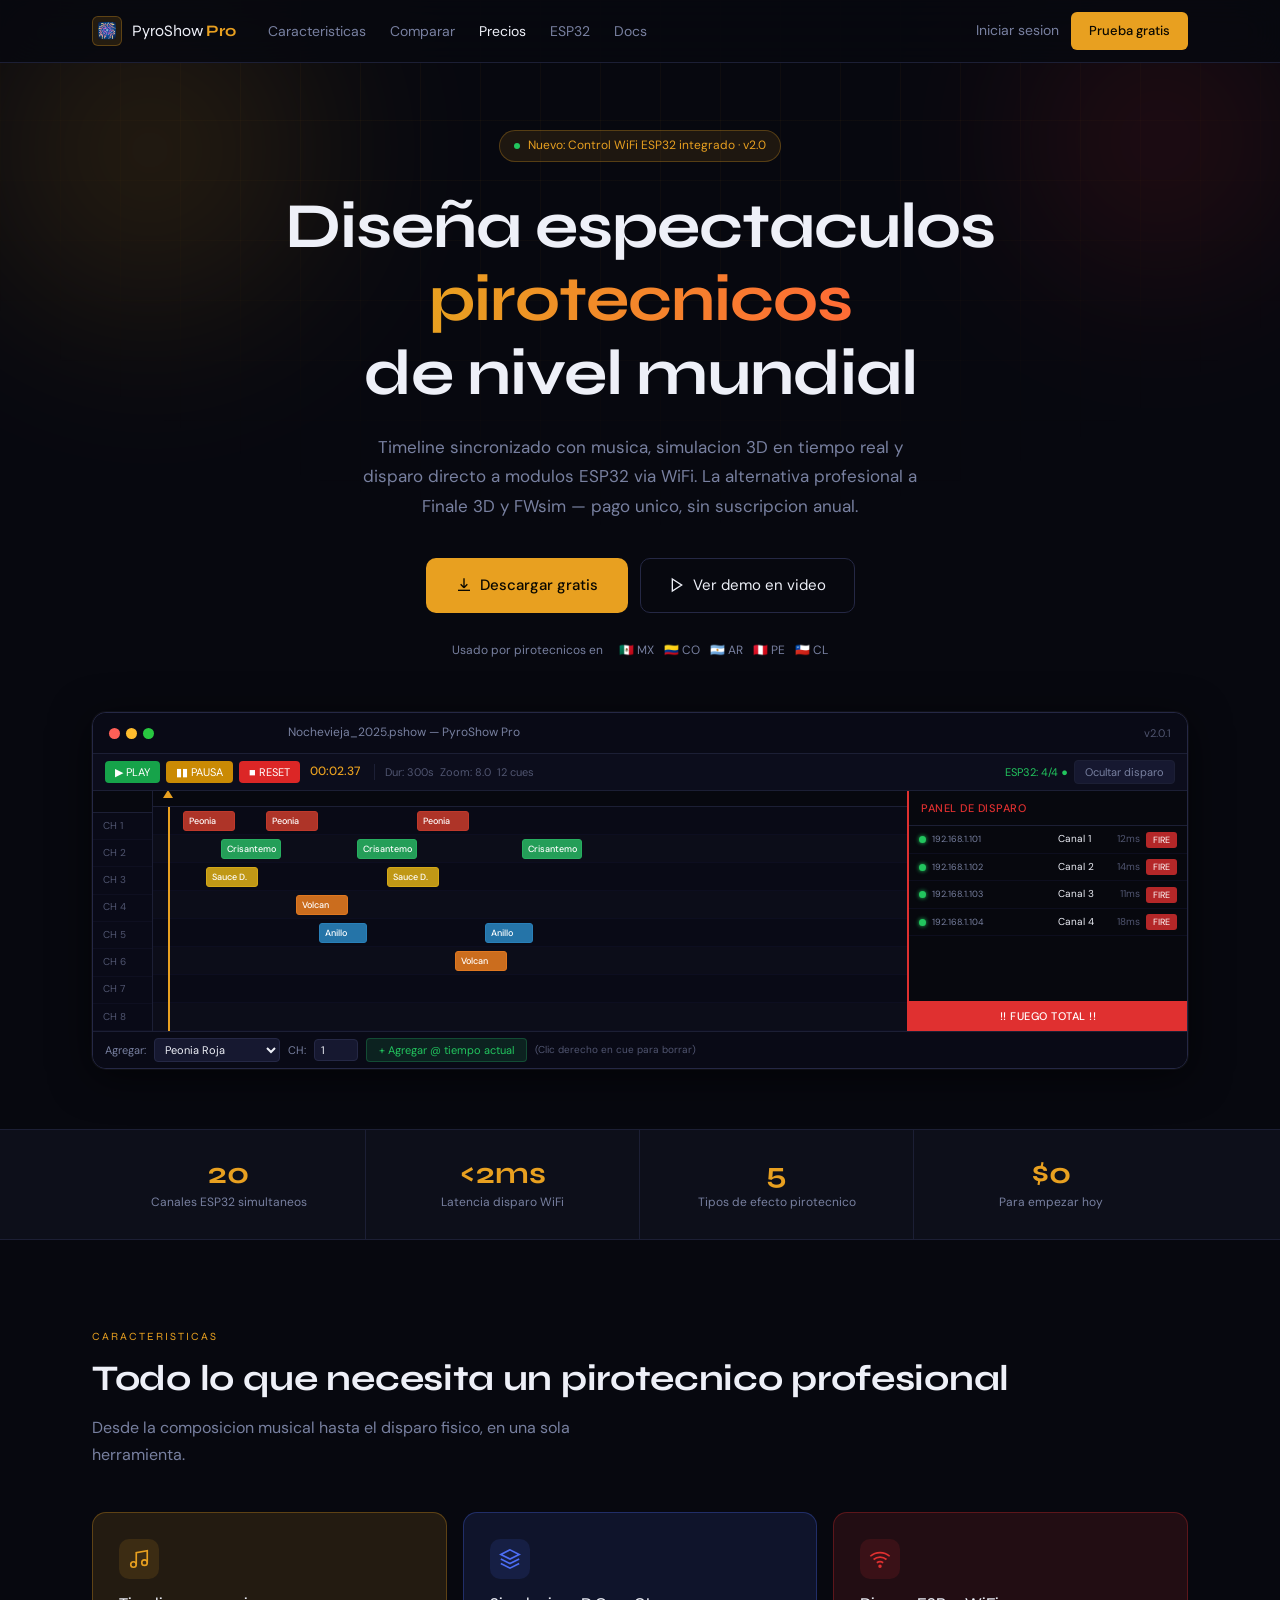
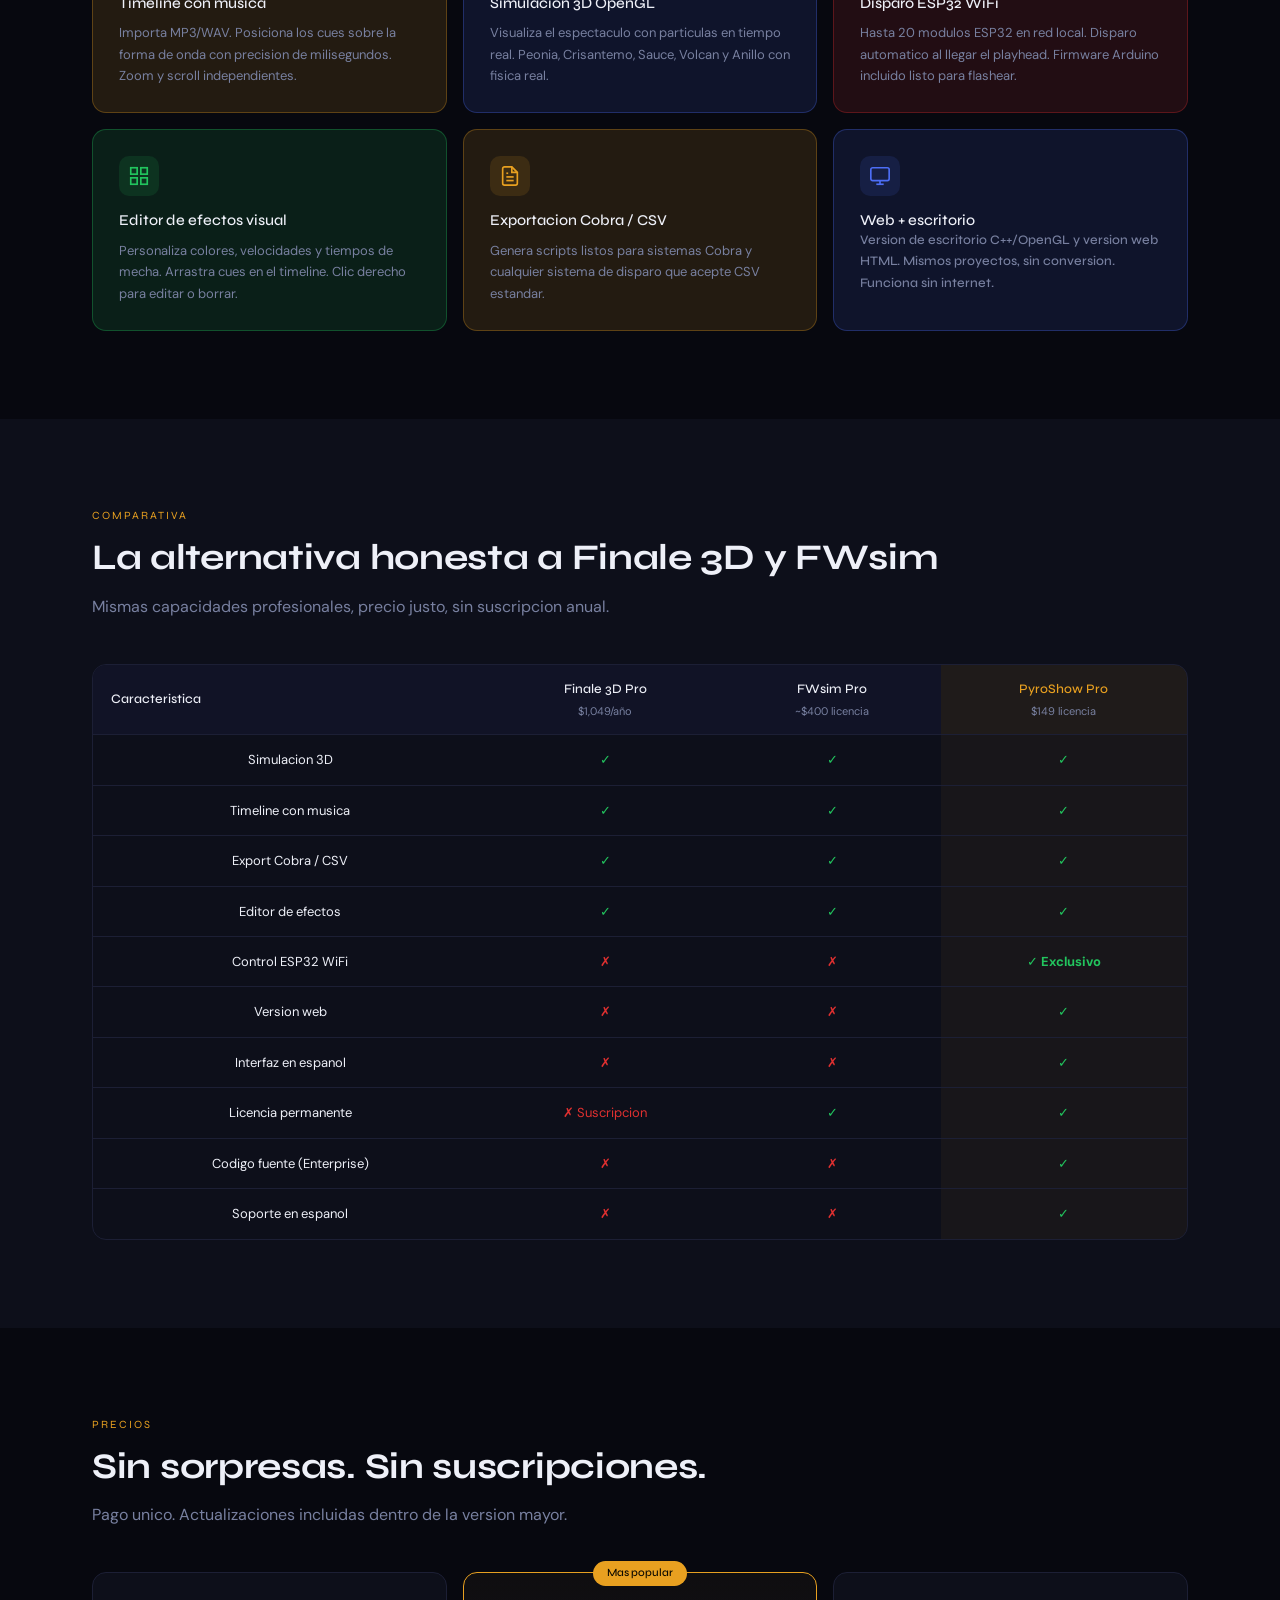
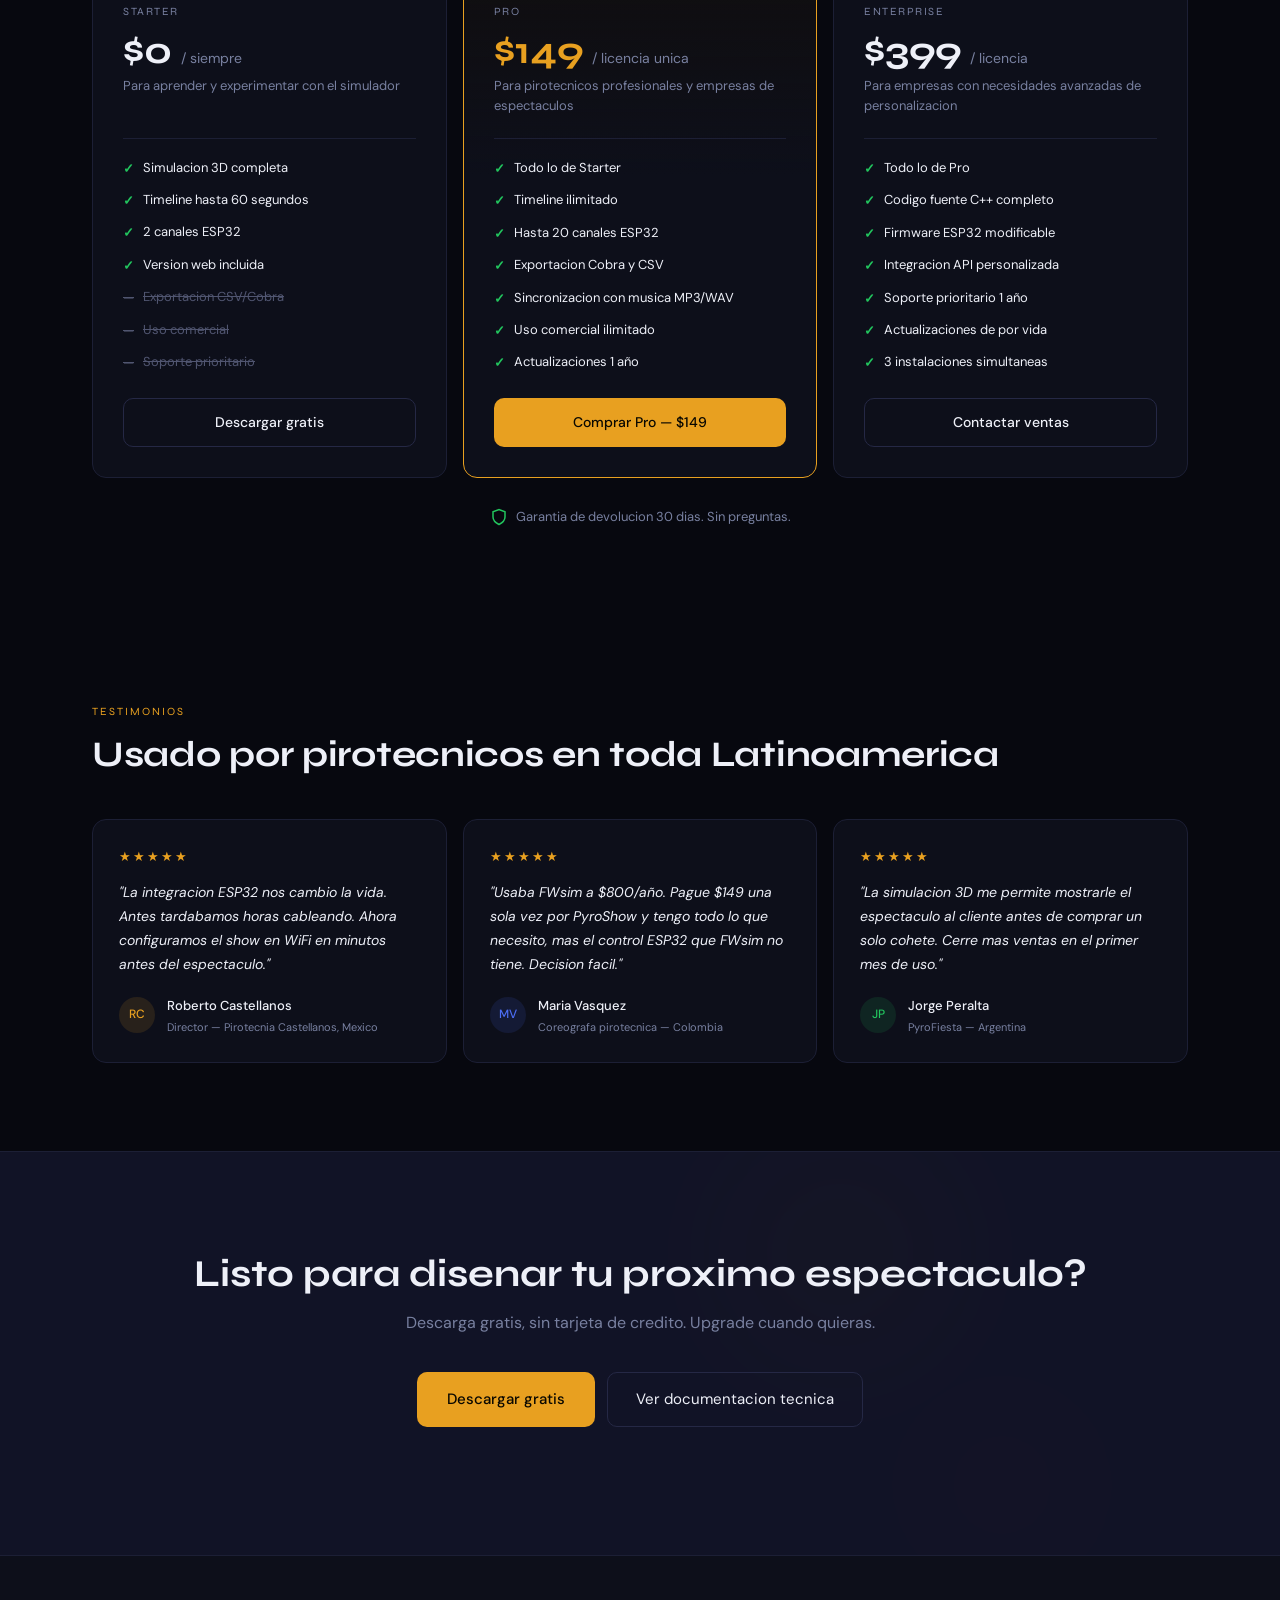
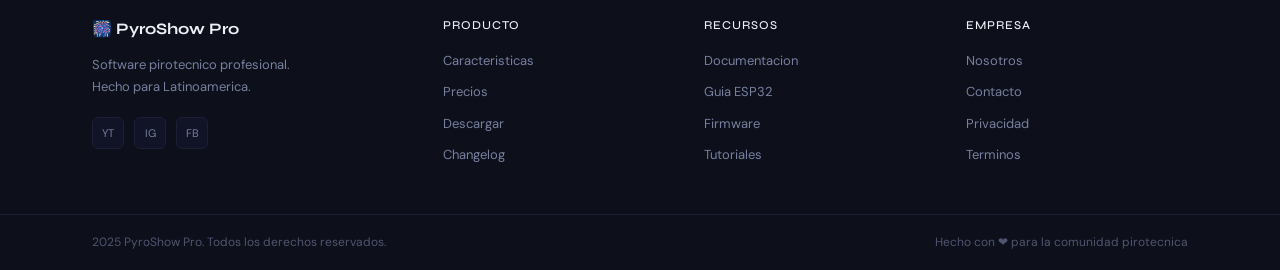
==== index.html @ 32171225 "Primeros cambios" ====
<!DOCTYPE html>
<html lang="es">
<head>
  <meta charset="UTF-8" />
  <meta name="viewport" content="width=device-width, initial-scale=1.0" />
  <title>PyroShow Pro — Software Pirotecnico Profesional</title>
  <meta name="description" content="Software para diseño y sincronizacion de espectaculos pirotecnicos. Timeline con musica, simulacion 3D y disparo ESP32 via WiFi." />
  <link rel="stylesheet" href="css/variables.css" />
  <link rel="stylesheet" href="css/base.css" />
  <link rel="stylesheet" href="css/nav.css" />
  <link rel="stylesheet" href="css/hero.css" />
  <link rel="stylesheet" href="css/sections.css" />
  <link rel="stylesheet" href="css/pricing.css" />
  <link rel="stylesheet" href="css/footer.css" />
  <link rel="stylesheet" href="css/animations.css" />
  <link rel="preconnect" href="https://fonts.googleapis.com" />
  <link href="https://fonts.googleapis.com/css2?family=Syne:wght@400;500;700&family=DM+Sans:wght@300;400;500&display=swap" rel="stylesheet" />
</head>
<body>

  <!-- ===================== NAV ===================== -->
  <nav class="nav" id="nav">
    <div class="nav-inner">
      <a href="index.html" class="nav-logo">
        <span class="nav-logo-icon">&#127878;</span>
        <span>PyroShow <strong>Pro</strong></span>
      </a>
      <ul class="nav-links" id="navLinks">
        <li><a href="#features">Caracteristicas</a></li>
        <li><a href="#compare">Comparar</a></li>
        <li><a href="#pricing">Precios</a></li>
        <li><a href="pages/esp32.html">ESP32</a></li>
        <li><a href="pages/docs.html">Docs</a></li>
      </ul>
      <div class="nav-actions">
        <a href="pages/login.html" class="btn-ghost">Iniciar sesion</a>
        <a href="#pricing" class="btn-cta">Prueba gratis</a>
      </div>
      <button class="nav-hamburger" id="hamburger" aria-label="Menu">
        <span></span><span></span><span></span>
      </button>
    </div>
  </nav>

  <!-- ===================== HERO ===================== -->
  <section class="hero">
    <div class="hero-bg">
      <div class="hero-orb hero-orb-1"></div>
      <div class="hero-orb hero-orb-2"></div>
      <div class="hero-grid"></div>
    </div>
    <div class="container">
      <div class="hero-badge fade-up">
        <span class="badge-dot"></span>
        Nuevo: Control WiFi ESP32 integrado · v2.0
      </div>
      <h1 class="hero-title fade-up">
        Diseña espectaculos<br>
        <span class="gradient-text">pirotecnicos</span><br>
        de nivel mundial
      </h1>
      <p class="hero-sub fade-up">
        Timeline sincronizado con musica, simulacion 3D en tiempo real y
        disparo directo a modulos ESP32 via WiFi. La alternativa profesional
        a Finale 3D y FWsim — pago unico, sin suscripcion anual.
      </p>
      <div class="hero-actions fade-up">
        <a href="#pricing" class="btn-primary btn-large">
          <svg width="16" height="16" viewBox="0 0 24 24" fill="none" stroke="currentColor" stroke-width="2"><path d="M12 2L12 16M12 16L7 11M12 16L17 11"/><path d="M3 20h18"/></svg>
          Descargar gratis
        </a>
        <a href="pages/demo.html" class="btn-outline btn-large">
          <svg width="16" height="16" viewBox="0 0 24 24" fill="none" stroke="currentColor" stroke-width="2"><polygon points="5,3 19,12 5,21"/></svg>
          Ver demo en video
        </a>
      </div>
      <div class="hero-trust fade-up">
        <span>Usado por pirotecnicos en</span>
        <div class="trust-flags">
          <span>&#127474;&#127485; MX</span>
          <span>&#127464;&#127476; CO</span>
          <span>&#127462;&#127479; AR</span>
          <span>&#127477;&#127466; PE</span>
          <span>&#127464;&#127473; CL</span>
        </div>
      </div>
    </div>

    <!-- Preview del software -->
    <div class="hero-preview fade-up container">
      <div class="app-frame">
        <div class="app-titlebar">
          <div class="app-dots">
            <span class="dot red"></span>
            <span class="dot yellow"></span>
            <span class="dot green"></span>
          </div>
          <span class="app-filename">Nochevieja_2025.pshow — PyroShow Pro</span>
          <div style="flex:1"></div>
          <span class="app-ver">v2.0.1</span>
        </div>
        <div class="app-toolbar">
          <button class="tb-btn tb-play">&#9654; PLAY</button>
          <button class="tb-btn tb-pause">&#9646;&#9646; PAUSA</button>
          <button class="tb-btn tb-reset">&#9632; RESET</button>
          <span class="tb-time" id="demoTime">00:00.00</span>
          <span class="tb-sep"></span>
          <span class="tb-info">Dur: 300s</span>
          <span class="tb-info">Zoom: 8.0</span>
          <span class="tb-info">12 cues</span>
          <div style="flex:1"></div>
          <span class="tb-esp" id="espStatus">ESP32: 4/4 &#9679;</span>
          <button class="tb-btn tb-ocultar">Ocultar disparo</button>
        </div>
        <div class="app-timeline">
          <div class="tl-labels">
            <div class="tl-corner"></div>
            <div class="tl-label" data-ch="1">CH 1</div>
            <div class="tl-label" data-ch="2">CH 2</div>
            <div class="tl-label" data-ch="3">CH 3</div>
            <div class="tl-label" data-ch="4">CH 4</div>
            <div class="tl-label" data-ch="5">CH 5</div>
            <div class="tl-label" data-ch="6">CH 6</div>
            <div class="tl-label" data-ch="7">CH 7</div>
            <div class="tl-label" data-ch="8">CH 8</div>
          </div>
          <div class="tl-content" id="tlContent">
            <div class="tl-ruler" id="tlRuler"></div>
            <div class="tl-tracks" id="tlTracks">
              <!-- 8 tracks -->
              <div class="tl-track" data-ch="1"></div>
              <div class="tl-track" data-ch="2"></div>
              <div class="tl-track" data-ch="3"></div>
              <div class="tl-track" data-ch="4"></div>
              <div class="tl-track" data-ch="5"></div>
              <div class="tl-track" data-ch="6"></div>
              <div class="tl-track" data-ch="7"></div>
              <div class="tl-track" data-ch="8"></div>
              <!-- Cues -->
              <div class="cue cue-red"   style="left:4%;top:4px;width:52px">Peonia</div>
              <div class="cue cue-green" style="left:9%;top:32px;width:60px">Crisantemo</div>
              <div class="cue cue-gold"  style="left:7%;top:60px;width:52px">Sauce D.</div>
              <div class="cue cue-red"   style="left:15%;top:4px;width:52px">Peonia</div>
              <div class="cue cue-orange"style="left:19%;top:88px;width:52px">Volcan</div>
              <div class="cue cue-blue"  style="left:22%;top:116px;width:48px">Anillo</div>
              <div class="cue cue-green" style="left:27%;top:32px;width:60px">Crisantemo</div>
              <div class="cue cue-gold"  style="left:31%;top:60px;width:52px">Sauce D.</div>
              <div class="cue cue-red"   style="left:35%;top:4px;width:52px">Peonia</div>
              <div class="cue cue-orange"style="left:40%;top:144px;width:52px">Volcan</div>
              <div class="cue cue-blue"  style="left:44%;top:116px;width:48px">Anillo</div>
              <div class="cue cue-green" style="left:49%;top:32px;width:60px">Crisantemo</div>
              <!-- Playhead animado -->
              <div class="tl-playhead" id="demoPlayhead"></div>
            </div>
          </div>
          <div class="tl-esp-panel">
            <div class="esp-header">PANEL DE DISPARO</div>
            <div class="esp-list" id="espList">
              <div class="esp-row"><span class="esp-led esp-ok"></span><span class="esp-ip">192.168.1.101</span><span class="esp-name">Canal 1</span><span class="esp-ms">12ms</span><button class="esp-fire" data-ch="0">FIRE</button></div>
              <div class="esp-row"><span class="esp-led esp-ok"></span><span class="esp-ip">192.168.1.102</span><span class="esp-name">Canal 2</span><span class="esp-ms">14ms</span><button class="esp-fire" data-ch="1">FIRE</button></div>
              <div class="esp-row"><span class="esp-led esp-ok"></span><span class="esp-ip">192.168.1.103</span><span class="esp-name">Canal 3</span><span class="esp-ms">11ms</span><button class="esp-fire" data-ch="2">FIRE</button></div>
              <div class="esp-row"><span class="esp-led esp-ok"></span><span class="esp-ip">192.168.1.104</span><span class="esp-name">Canal 4</span><span class="esp-ms">18ms</span><button class="esp-fire" data-ch="3">FIRE</button></div>
            </div>
            <button class="esp-fire-all" id="fireAll">!! FUEGO TOTAL !!</button>
          </div>
        </div>
        <div class="app-addbar">
          <span class="addbar-lbl">Agregar:</span>
          <select class="addbar-select">
            <option>Peonia Roja</option>
            <option>Crisantemo Verde</option>
            <option>Sauce Dorado</option>
            <option>Volcan Dorado</option>
            <option>Anillo Azul</option>
          </select>
          <span class="addbar-lbl">CH:</span>
          <input type="number" class="addbar-ch" value="1" min="1" max="20" />
          <button class="addbar-btn">+ Agregar @ tiempo actual</button>
          <span class="addbar-hint">(Clic derecho en cue para borrar)</span>
        </div>
      </div>
    </div>
  </section>

  <!-- ===================== STATS ===================== -->
  <section class="stats-bar">
    <div class="container stats-grid">
      <div class="stat">
        <div class="stat-num">20</div>
        <div class="stat-lbl">Canales ESP32 simultaneos</div>
      </div>
      <div class="stat">
        <div class="stat-num">&lt;2ms</div>
        <div class="stat-lbl">Latencia disparo WiFi</div>
      </div>
      <div class="stat">
        <div class="stat-num">5</div>
        <div class="stat-lbl">Tipos de efecto pirotecnico</div>
      </div>
      <div class="stat">
        <div class="stat-num">$0</div>
        <div class="stat-lbl">Para empezar hoy</div>
      </div>
    </div>
  </section>

  <!-- ===================== FEATURES ===================== -->
  <section class="section features-section" id="features">
    <div class="container">
      <div class="section-label">Caracteristicas</div>
      <h2 class="section-title">Todo lo que necesita un pirotecnico profesional</h2>
      <p class="section-sub">Desde la composicion musical hasta el disparo fisico, en una sola herramienta.</p>
      <div class="features-grid">

        <div class="feat-card feat-gold">
          <div class="feat-icon">
            <svg width="22" height="22" viewBox="0 0 24 24" fill="none" stroke="currentColor" stroke-width="1.8"><path d="M9 18V5l12-2v13"/><circle cx="6" cy="18" r="3"/><circle cx="18" cy="16" r="3"/></svg>
          </div>
          <h3>Timeline con musica</h3>
          <p>Importa MP3/WAV. Posiciona los cues sobre la forma de onda con precision de milisegundos. Zoom y scroll independientes.</p>
        </div>

        <div class="feat-card feat-blue">
          <div class="feat-icon">
            <svg width="22" height="22" viewBox="0 0 24 24" fill="none" stroke="currentColor" stroke-width="1.8"><path d="M12 2L2 7l10 5 10-5-10-5zM2 17l10 5 10-5M2 12l10 5 10-5"/></svg>
          </div>
          <h3>Simulacion 3D OpenGL</h3>
          <p>Visualiza el espectaculo con particulas en tiempo real. Peonia, Crisantemo, Sauce, Volcan y Anillo con fisica real.</p>
        </div>

        <div class="feat-card feat-red">
          <div class="feat-icon">
            <svg width="22" height="22" viewBox="0 0 24 24" fill="none" stroke="currentColor" stroke-width="1.8"><path d="M5 12.55a11 11 0 0 1 14.08 0"/><path d="M1.42 9a16 16 0 0 1 21.16 0"/><path d="M8.53 16.11a6 6 0 0 1 6.95 0"/><circle cx="12" cy="20" r="1"/></svg>
          </div>
          <h3>Disparo ESP32 WiFi</h3>
          <p>Hasta 20 modulos ESP32 en red local. Disparo automatico al llegar el playhead. Firmware Arduino incluido listo para flashear.</p>
        </div>

        <div class="feat-card feat-green">
          <div class="feat-icon">
            <svg width="22" height="22" viewBox="0 0 24 24" fill="none" stroke="currentColor" stroke-width="1.8"><rect x="3" y="3" width="7" height="7"/><rect x="14" y="3" width="7" height="7"/><rect x="14" y="14" width="7" height="7"/><rect x="3" y="14" width="7" height="7"/></svg>
          </div>
          <h3>Editor de efectos visual</h3>
          <p>Personaliza colores, velocidades y tiempos de mecha. Arrastra cues en el timeline. Clic derecho para editar o borrar.</p>
        </div>

        <div class="feat-card feat-gold">
          <div class="feat-icon">
            <svg width="22" height="22" viewBox="0 0 24 24" fill="none" stroke="currentColor" stroke-width="1.8"><path d="M14 2H6a2 2 0 0 0-2 2v16a2 2 0 0 0 2 2h12a2 2 0 0 0 2-2V8z"/><polyline points="14 2 14 8 20 8"/><line x1="16" y1="13" x2="8" y2="13"/><line x1="16" y1="17" x2="8" y2="17"/><polyline points="10 9 9 9 8 9"/></svg>
          </div>
          <h3>Exportacion Cobra / CSV</h3>
          <p>Genera scripts listos para sistemas Cobra y cualquier sistema de disparo que acepte CSV estandar.</p>
        </div>

        <div class="feat-card feat-blue">
          <div class="feat-icon">
            <svg width="22" height="22" viewBox="0 0 24 24" fill="none" stroke="currentColor" stroke-width="1.8"><rect x="2" y="3" width="20" height="14" rx="2"/><line x1="8" y1="21" x2="16" y2="21"/><line x1="12" y1="17" x2="12" y2="21"/></svg>
          </div>
          <h3>Web + escritorio</html>
          <p>Version de escritorio C++/OpenGL y version web HTML. Mismos proyectos, sin conversion. Funciona sin internet.</p>
        </div>

      </div>
    </div>
  </section>

  <!-- ===================== COMPARE ===================== -->
  <section class="section compare-section" id="compare">
    <div class="container">
      <div class="section-label">Comparativa</div>
      <h2 class="section-title">La alternativa honesta a Finale 3D y FWsim</h2>
      <p class="section-sub">Mismas capacidades profesionales, precio justo, sin suscripcion anual.</p>

      <div class="compare-table-wrap">
        <table class="compare-table">
          <thead>
            <tr>
              <th class="compare-feature-col">Caracteristica</th>
              <th>Finale 3D Pro<br><span class="th-price">$1,049/año</span></th>
              <th>FWsim Pro<br><span class="th-price">~$400 licencia</span></th>
              <th class="th-highlight">PyroShow Pro<br><span class="th-price">$149 licencia</span></th>
            </tr>
          </thead>
          <tbody>
            <tr><td>Simulacion 3D</td><td class="chk">&#10003;</td><td class="chk">&#10003;</td><td class="chk hl">&#10003;</td></tr>
            <tr><td>Timeline con musica</td><td class="chk">&#10003;</td><td class="chk">&#10003;</td><td class="chk hl">&#10003;</td></tr>
            <tr><td>Export Cobra / CSV</td><td class="chk">&#10003;</td><td class="chk">&#10003;</td><td class="chk hl">&#10003;</td></tr>
            <tr><td>Editor de efectos</td><td class="chk">&#10003;</td><td class="chk">&#10003;</td><td class="chk hl">&#10003;</td></tr>
            <tr><td>Control ESP32 WiFi</td><td class="xmark">&#10007;</td><td class="xmark">&#10007;</td><td class="chk hl">&#10003; <strong>Exclusivo</strong></td></tr>
            <tr><td>Version web</td><td class="xmark">&#10007;</td><td class="xmark">&#10007;</td><td class="chk hl">&#10003;</td></tr>
            <tr><td>Interfaz en espanol</td><td class="xmark">&#10007;</td><td class="xmark">&#10007;</td><td class="chk hl">&#10003;</td></tr>
            <tr><td>Licencia permanente</td><td class="xmark">&#10007; Suscripcion</td><td class="chk">&#10003;</td><td class="chk hl">&#10003;</td></tr>
            <tr><td>Codigo fuente (Enterprise)</td><td class="xmark">&#10007;</td><td class="xmark">&#10007;</td><td class="chk hl">&#10003;</td></tr>
            <tr><td>Soporte en espanol</td><td class="xmark">&#10007;</td><td class="xmark">&#10007;</td><td class="chk hl">&#10003;</td></tr>
          </tbody>
        </table>
      </div>
    </div>
  </section>

  <!-- ===================== PRICING ===================== -->
  <section class="section pricing-section" id="pricing">
    <div class="container">
      <div class="section-label">Precios</div>
      <h2 class="section-title">Sin sorpresas. Sin suscripciones.</h2>
      <p class="section-sub">Pago unico. Actualizaciones incluidas dentro de la version mayor.</p>

      <div class="pricing-grid">

        <div class="price-card">
          <div class="price-tier">Starter</div>
          <div class="price-amount">$0 <span>/ siempre</span></div>
          <div class="price-desc">Para aprender y experimentar con el simulador</div>
          <ul class="price-features">
            <li class="chk-feat">Simulacion 3D completa</li>
            <li class="chk-feat">Timeline hasta 60 segundos</li>
            <li class="chk-feat">2 canales ESP32</li>
            <li class="chk-feat">Version web incluida</li>
            <li class="no-feat">Exportacion CSV/Cobra</li>
            <li class="no-feat">Uso comercial</li>
            <li class="no-feat">Soporte prioritario</li>
          </ul>
          <a href="pages/download.html" class="price-btn">Descargar gratis</a>
        </div>

        <div class="price-card popular">
          <div class="popular-badge">Mas popular</div>
          <div class="price-tier">Pro</div>
          <div class="price-amount gold">$149 <span>/ licencia unica</span></div>
          <div class="price-desc">Para pirotecnicos profesionales y empresas de espectaculos</div>
          <ul class="price-features">
            <li class="chk-feat">Todo lo de Starter</li>
            <li class="chk-feat">Timeline ilimitado</li>
            <li class="chk-feat">Hasta 20 canales ESP32</li>
            <li class="chk-feat">Exportacion Cobra y CSV</li>
            <li class="chk-feat">Sincronizacion con musica MP3/WAV</li>
            <li class="chk-feat">Uso comercial ilimitado</li>
            <li class="chk-feat">Actualizaciones 1 año</li>
          </ul>
          <a href="pages/checkout.html?plan=pro" class="price-btn gold-btn">Comprar Pro — $149</a>
        </div>

        <div class="price-card">
          <div class="price-tier">Enterprise</div>
          <div class="price-amount">$399 <span>/ licencia</span></div>
          <div class="price-desc">Para empresas con necesidades avanzadas de personalizacion</div>
          <ul class="price-features">
            <li class="chk-feat">Todo lo de Pro</li>
            <li class="chk-feat">Codigo fuente C++ completo</li>
            <li class="chk-feat">Firmware ESP32 modificable</li>
            <li class="chk-feat">Integracion API personalizada</li>
            <li class="chk-feat">Soporte prioritario 1 año</li>
            <li class="chk-feat">Actualizaciones de por vida</li>
            <li class="chk-feat">3 instalaciones simultaneas</li>
          </ul>
          <a href="pages/contact.html?plan=enterprise" class="price-btn">Contactar ventas</a>
        </div>

      </div>

      <div class="pricing-guarantee">
        <svg width="18" height="18" viewBox="0 0 24 24" fill="none" stroke="currentColor" stroke-width="2"><path d="M12 22s8-4 8-10V5l-8-3-8 3v7c0 6 8 10 8 10z"/></svg>
        Garantia de devolucion 30 dias. Sin preguntas.
      </div>
    </div>
  </section>

  <!-- ===================== TESTIMONIALS ===================== -->
  <section class="section testi-section">
    <div class="container">
      <div class="section-label">Testimonios</div>
      <h2 class="section-title">Usado por pirotecnicos en toda Latinoamerica</h2>
      <div class="testi-grid">
        <div class="testi-card">
          <div class="testi-stars">&#9733;&#9733;&#9733;&#9733;&#9733;</div>
          <blockquote>"La integracion ESP32 nos cambio la vida. Antes tardabamos horas cableando. Ahora configuramos el show en WiFi en minutos antes del espectaculo."</blockquote>
          <div class="testi-author">
            <div class="testi-avatar av-gold">RC</div>
            <div>
              <div class="testi-name">Roberto Castellanos</div>
              <div class="testi-role">Director — Pirotecnia Castellanos, Mexico</div>
            </div>
          </div>
        </div>
        <div class="testi-card">
          <div class="testi-stars">&#9733;&#9733;&#9733;&#9733;&#9733;</div>
          <blockquote>"Usaba FWsim a $800/año. Pague $149 una sola vez por PyroShow y tengo todo lo que necesito, mas el control ESP32 que FWsim no tiene. Decision facil."</blockquote>
          <div class="testi-author">
            <div class="testi-avatar av-blue">MV</div>
            <div>
              <div class="testi-name">Maria Vasquez</div>
              <div class="testi-role">Coreografa pirotecnica — Colombia</div>
            </div>
          </div>
        </div>
        <div class="testi-card">
          <div class="testi-stars">&#9733;&#9733;&#9733;&#9733;&#9733;</div>
          <blockquote>"La simulacion 3D me permite mostrarle el espectaculo al cliente antes de comprar un solo cohete. Cerre mas ventas en el primer mes de uso."</blockquote>
          <div class="testi-author">
            <div class="testi-avatar av-green">JP</div>
            <div>
              <div class="testi-name">Jorge Peralta</div>
              <div class="testi-role">PyroFiesta — Argentina</div>
            </div>
          </div>
        </div>
      </div>
    </div>
  </section>

  <!-- ===================== CTA FINAL ===================== -->
  <section class="cta-section">
    <div class="cta-bg">
      <div class="hero-orb cta-orb-1"></div>
      <div class="hero-orb cta-orb-2"></div>
    </div>
    <div class="container cta-inner">
      <h2>Listo para disenar tu proximo espectaculo?</h2>
      <p>Descarga gratis, sin tarjeta de credito. Upgrade cuando quieras.</p>
      <div class="hero-actions">
        <a href="pages/download.html" class="btn-primary btn-large">Descargar gratis</a>
        <a href="pages/docs.html" class="btn-outline btn-large">Ver documentacion tecnica</a>
      </div>
    </div>
  </section>

  <!-- ===================== FOOTER ===================== -->
  <footer class="footer">
    <div class="container footer-inner">
      <div class="footer-brand">
        <div class="footer-logo">&#127878; PyroShow Pro</div>
        <p class="footer-tagline">Software pirotecnico profesional.<br>Hecho para Latinoamerica.</p>
        <div class="footer-social">
          <a href="#" aria-label="YouTube">YT</a>
          <a href="#" aria-label="Instagram">IG</a>
          <a href="#" aria-label="Facebook">FB</a>
        </div>
      </div>
      <div class="footer-col">
        <div class="footer-col-title">Producto</div>
        <a href="#features">Caracteristicas</a>
        <a href="#pricing">Precios</a>
        <a href="pages/download.html">Descargar</a>
        <a href="pages/changelog.html">Changelog</a>
      </div>
      <div class="footer-col">
        <div class="footer-col-title">Recursos</div>
        <a href="pages/docs.html">Documentacion</a>
        <a href="pages/esp32.html">Guia ESP32</a>
        <a href="pages/firmware.html">Firmware</a>
        <a href="pages/tutorials.html">Tutoriales</a>
      </div>
      <div class="footer-col">
        <div class="footer-col-title">Empresa</div>
        <a href="pages/about.html">Nosotros</a>
        <a href="pages/contact.html">Contacto</a>
        <a href="pages/privacy.html">Privacidad</a>
        <a href="pages/terms.html">Terminos</a>
      </div>
    </div>
    <div class="footer-bottom">
      <div class="container">
        <span>2025 PyroShow Pro. Todos los derechos reservados.</span>
        <span>Hecho con &#10084; para la comunidad pirotecnica</span>
      </div>
    </div>
  </footer>

  <script src="js/nav.js"></script>
  <script src="js/demo.js"></script>
  <script src="js/animations.js"></script>
</body>
</html>
---- css/variables.css ----
/* variables.css — Tokens de diseño globales */
:root {
  --bg:        #07080f;
  --surface:   #0d0f1a;
  --surface2:  #111326;
  --surface3:  #161830;
  --border:    #1c1f35;
  --border2:   #252845;

  --gold:      #e8a020;
  --gold2:     #f5c842;
  --gold-dim:  rgba(232,160,32,0.12);

  --red:       #e03030;
  --red-dim:   rgba(224,48,48,0.12);

  --blue:      #4d6ef5;
  --blue-dim:  rgba(77,110,245,0.12);

  --green:     #22c55e;
  --green-dim: rgba(34,197,94,0.12);

  --orange:    #e07820;

  --text:      #eef0f8;
  --muted:     #7880a0;
  --muted2:    #505570;

  --font-display: 'Syne', sans-serif;
  --font-body:    'DM Sans', sans-serif;

  --radius-sm:  6px;
  --radius-md:  10px;
  --radius-lg:  14px;
  --radius-xl:  20px;

  --shadow-sm: 0 2px 8px rgba(0,0,0,0.4);
  --shadow-md: 0 4px 20px rgba(0,0,0,0.5);
  --shadow-lg: 0 8px 40px rgba(0,0,0,0.6);

  --transition: 0.18s ease;
}
---- css/base.css ----
/* base.css — Reset y tipografia base */
*, *::before, *::after { box-sizing: border-box; margin: 0; padding: 0; }

html { scroll-behavior: smooth; font-size: 16px; }

body {
  background: var(--bg);
  color: var(--text);
  font-family: var(--font-body);
  font-size: 15px;
  line-height: 1.65;
  -webkit-font-smoothing: antialiased;
  overflow-x: hidden;
}

h1, h2, h3, h4 {
  font-family: var(--font-display);
  font-weight: 700;
  line-height: 1.15;
  color: var(--text);
}

a { color: inherit; text-decoration: none; }
ul { list-style: none; }
img, svg { display: block; max-width: 100%; }
button, input, select { font-family: var(--font-body); }

.container {
  max-width: 1160px;
  margin: 0 auto;
  padding: 0 32px;
}

/* BOTONES GLOBALES */
.btn-primary {
  display: inline-flex;
  align-items: center;
  gap: 8px;
  background: var(--gold);
  color: #0a0800;
  font-weight: 500;
  font-size: 14px;
  padding: 13px 24px;
  border-radius: var(--radius-md);
  border: none;
  cursor: pointer;
  transition: background var(--transition), transform var(--transition);
}
.btn-primary:hover { background: var(--gold2); transform: translateY(-1px); }
.btn-primary.btn-large { font-size: 15px; padding: 15px 30px; }

.btn-outline {
  display: inline-flex;
  align-items: center;
  gap: 8px;
  background: transparent;
  color: var(--text);
  font-size: 14px;
  padding: 12px 22px;
  border-radius: var(--radius-md);
  border: 1px solid var(--border2);
  cursor: pointer;
  transition: border-color var(--transition), background var(--transition);
}
.btn-outline:hover { border-color: var(--muted); background: rgba(255,255,255,0.04); }
.btn-outline.btn-large { font-size: 15px; padding: 14px 28px; }

.btn-ghost {
  color: var(--muted);
  font-size: 14px;
  transition: color var(--transition);
}
.btn-ghost:hover { color: var(--text); }

/* SECCION LABEL */
.section-label {
  font-size: 11px;
  font-family: var(--font-display);
  color: var(--gold);
  letter-spacing: 2px;
  text-transform: uppercase;
  margin-bottom: 12px;
}

.section-title {
  font-size: 36px;
  font-weight: 700;
  margin-bottom: 14px;
  letter-spacing: -0.3px;
}

.section-sub {
  font-size: 16px;
  color: var(--muted);
  max-width: 520px;
  line-height: 1.7;
}

.section {
  padding: 88px 0;
}

/* GRADIENT TEXT */
.gradient-text {
  background: linear-gradient(90deg, var(--gold) 0%, #ff6b35 100%);
  -webkit-background-clip: text;
  -webkit-text-fill-color: transparent;
  background-clip: text;
}

/* TABLA DE COMPARACION COLORES */
.chk  { color: var(--green); text-align: center; }
.xmark { color: var(--red);  text-align: center; }
.hl   { background: rgba(232,160,32,0.06); }

/* SCROLLBAR PERSONALIZADO */
::-webkit-scrollbar { width: 6px; height: 6px; }
::-webkit-scrollbar-track { background: var(--surface); }
::-webkit-scrollbar-thumb { background: var(--border2); border-radius: 3px; }
::-webkit-scrollbar-thumb:hover { background: var(--muted2); }

/* FADE UP (clase base para animaciones) */
.fade-up {
  opacity: 0;
  transform: translateY(24px);
  transition: opacity 0.6s ease, transform 0.6s ease;
}
.fade-up.visible {
  opacity: 1;
  transform: translateY(0);
}
---- css/nav.css ----
/* nav.css */
.nav {
  position: fixed;
  top: 0; left: 0; right: 0;
  z-index: 1000;
  background: rgba(7,8,15,0.88);
  backdrop-filter: blur(18px);
  -webkit-backdrop-filter: blur(18px);
  border-bottom: 1px solid var(--border);
  transition: background var(--transition);
}
.nav.scrolled {
  background: rgba(7,8,15,0.97);
}
.nav-inner {
  max-width: 1160px;
  margin: 0 auto;
  padding: 0 32px;
  height: 62px;
  display: flex;
  align-items: center;
  gap: 32px;
}
.nav-logo {
  display: flex;
  align-items: center;
  gap: 10px;
  font-family: var(--font-display);
  font-size: 16px;
  color: var(--text);
  flex-shrink: 0;
}
.nav-logo-icon {
  width: 30px;
  height: 30px;
  background: var(--gold-dim);
  border: 1px solid rgba(232,160,32,0.3);
  border-radius: var(--radius-sm);
  display: flex;
  align-items: center;
  justify-content: center;
  font-size: 16px;
}
.nav-logo strong { color: var(--gold); }

.nav-links {
  display: flex;
  align-items: center;
  gap: 24px;
  flex: 1;
}
.nav-links a {
  font-size: 14px;
  color: var(--muted);
  transition: color var(--transition);
  white-space: nowrap;
}
.nav-links a:hover, .nav-links a.active { color: var(--text); }

.nav-actions {
  display: flex;
  align-items: center;
  gap: 12px;
  flex-shrink: 0;
}

.btn-cta {
  background: var(--gold);
  color: #0a0800;
  font-size: 13px;
  font-weight: 500;
  padding: 8px 18px;
  border-radius: var(--radius-sm);
  transition: background var(--transition);
  white-space: nowrap;
}
.btn-cta:hover { background: var(--gold2); }

.nav-hamburger {
  display: none;
  flex-direction: column;
  gap: 5px;
  background: none;
  border: none;
  cursor: pointer;
  padding: 4px;
}
.nav-hamburger span {
  display: block;
  width: 22px;
  height: 2px;
  background: var(--muted);
  border-radius: 2px;
  transition: all var(--transition);
}

@media (max-width: 820px) {
  .nav-links { display: none; }
  .nav-actions .btn-ghost { display: none; }
  .nav-hamburger { display: flex; }

  .nav-links.open {
    display: flex;
    flex-direction: column;
    position: fixed;
    top: 62px; left: 0; right: 0;
    background: rgba(7,8,15,0.98);
    border-bottom: 1px solid var(--border);
    padding: 20px 32px;
    gap: 16px;
  }
}
---- css/hero.css ----
/* hero.css */
.hero {
  position: relative;
  padding: 130px 0 60px;
  overflow: hidden;
  text-align: center;
}

/* Fondo decorativo */
.hero-bg {
  position: absolute;
  inset: 0;
  pointer-events: none;
  z-index: 0;
}
.hero-orb {
  position: absolute;
  border-radius: 50%;
  filter: blur(80px);
  opacity: 0.18;
}
.hero-orb-1 {
  width: 500px; height: 500px;
  background: radial-gradient(circle, #e8a020 0%, transparent 70%);
  top: -100px; left: -100px;
}
.hero-orb-2 {
  width: 400px; height: 400px;
  background: radial-gradient(circle, #e03030 0%, transparent 70%);
  top: -60px; right: -80px;
}
.hero-grid {
  position: absolute;
  inset: 0;
  background-image:
    linear-gradient(rgba(232,160,32,0.04) 1px, transparent 1px),
    linear-gradient(90deg, rgba(232,160,32,0.04) 1px, transparent 1px);
  background-size: 60px 60px;
  mask-image: radial-gradient(ellipse 80% 60% at 50% 0%, black 30%, transparent 80%);
}

.hero .container { position: relative; z-index: 1; }

.hero-badge {
  display: inline-flex;
  align-items: center;
  gap: 8px;
  background: rgba(232,160,32,0.10);
  border: 1px solid rgba(232,160,32,0.28);
  color: var(--gold);
  border-radius: 20px;
  padding: 5px 14px;
  font-size: 12px;
  margin-bottom: 28px;
  animation-delay: 0.1s;
}
.badge-dot {
  width: 6px; height: 6px;
  background: var(--green);
  border-radius: 50%;
  animation: pulse 2s infinite;
}
@keyframes pulse {
  0%,100%{ opacity:1; transform:scale(1); }
  50%    { opacity:0.5; transform:scale(1.3); }
}

.hero-title {
  font-size: clamp(38px, 6vw, 64px);
  letter-spacing: -1px;
  margin-bottom: 22px;
  animation-delay: 0.15s;
}

.hero-sub {
  font-size: 17px;
  color: var(--muted);
  max-width: 580px;
  margin: 0 auto 36px;
  line-height: 1.75;
  animation-delay: 0.2s;
}

.hero-actions {
  display: flex;
  align-items: center;
  justify-content: center;
  gap: 12px;
  flex-wrap: wrap;
  margin-bottom: 28px;
  animation-delay: 0.25s;
}

.hero-trust {
  display: flex;
  align-items: center;
  justify-content: center;
  gap: 16px;
  font-size: 12px;
  color: var(--muted);
  margin-bottom: 0;
  animation-delay: 0.3s;
}
.trust-flags {
  display: flex;
  gap: 10px;
  font-size: 12px;
}

/* APP FRAME (preview del software) */
.hero-preview {
  margin-top: 52px;
  animation-delay: 0.35s;
}

.app-frame {
  background: var(--surface);
  border: 1px solid var(--border2);
  border-radius: var(--radius-lg);
  overflow: hidden;
  box-shadow: 0 0 0 1px rgba(255,255,255,0.04), var(--shadow-lg);
  text-align: left;
}

.app-titlebar {
  display: flex;
  align-items: center;
  gap: 8px;
  padding: 10px 16px;
  background: #090a16;
  border-bottom: 1px solid var(--border);
}
.app-dots { display: flex; gap: 6px; }
.dot {
  width: 11px; height: 11px;
  border-radius: 50%;
}
.dot.red    { background: #ff5f57; }
.dot.yellow { background: #febc2e; }
.dot.green  { background: #28c840; }
.app-filename {
  font-size: 12px;
  color: var(--muted);
  flex: 1;
  text-align: center;
}
.app-ver { font-size: 11px; color: var(--muted2); }

.app-toolbar {
  display: flex;
  align-items: center;
  gap: 6px;
  padding: 6px 12px;
  background: #0c0d1c;
  border-bottom: 1px solid var(--border);
  font-size: 11px;
  flex-wrap: wrap;
}
.tb-btn {
  padding: 4px 10px;
  border-radius: 4px;
  border: none;
  font-size: 11px;
  cursor: pointer;
  font-family: var(--font-body);
}
.tb-play  { background: #16a34a; color: #fff; }
.tb-pause { background: #ca8a04; color: #fff; }
.tb-reset { background: #dc2626; color: #fff; }
.tb-ocultar { background: var(--surface3); color: var(--muted); border: 1px solid var(--border); }
.tb-time  { color: var(--gold); font-weight: 500; font-size: 12px; margin: 0 4px; }
.tb-sep   { width: 1px; height: 16px; background: var(--border); margin: 0 4px; }
.tb-info  { color: var(--muted2); font-size: 11px; }
.tb-esp   { font-size: 11px; color: var(--green); }

/* TIMELINE INSIDE FRAME */
.app-timeline {
  display: flex;
  height: 240px;
  overflow: hidden;
}
.tl-labels {
  width: 60px;
  flex-shrink: 0;
  background: #090a17;
  border-right: 1px solid var(--border);
  display: flex;
  flex-direction: column;
}
.tl-corner {
  height: 22px;
  border-bottom: 1px solid var(--border);
  background: #07080f;
}
.tl-label {
  height: 28px;
  display: flex;
  align-items: center;
  padding: 0 10px;
  font-size: 10px;
  color: var(--muted2);
  border-bottom: 1px solid #0e0f20;
}

.tl-content {
  flex: 1;
  display: flex;
  flex-direction: column;
  overflow: hidden;
}
.tl-ruler {
  height: 22px;
  background: #07080f;
  border-bottom: 1px solid var(--border);
  position: relative;
  font-size: 9px;
  color: var(--muted2);
}

.tl-tracks {
  flex: 1;
  position: relative;
  background: #090a16;
}
.tl-track {
  height: 28px;
  border-bottom: 1px solid #0d0e20;
}
.tl-track:nth-child(even) { background: rgba(255,255,255,0.01); }

/* CUE BLOCKS */
.cue {
  position: absolute;
  height: 20px;
  border-radius: 3px;
  display: flex;
  align-items: center;
  padding: 0 5px;
  font-size: 9px;
  font-weight: 500;
  color: #fff;
  white-space: nowrap;
  overflow: hidden;
  cursor: pointer;
  transition: brightness 0.15s;
}
.cue:hover { filter: brightness(1.2); }
.cue-red    { background: rgba(192,57,43,0.9);  border: 1px solid rgba(192,57,43,1); }
.cue-green  { background: rgba(39,174,96,0.9);  border: 1px solid rgba(39,174,96,1); }
.cue-gold   { background: rgba(212,168,23,0.9); border: 1px solid rgba(212,168,23,1); }
.cue-orange { background: rgba(224,120,32,0.9); border: 1px solid rgba(224,120,32,1); }
.cue-blue   { background: rgba(41,128,185,0.9); border: 1px solid rgba(41,128,185,1); }

/* PLAYHEAD */
.tl-playhead {
  position: absolute;
  top: 0; bottom: 0;
  width: 2px;
  background: var(--gold);
  left: 0;
  pointer-events: none;
  z-index: 10;
}
.tl-playhead::before {
  content: '';
  position: absolute;
  top: -22px;
  left: -5px;
  border: 5px solid transparent;
  border-bottom: 8px solid var(--gold);
}

/* PANEL ESP32 */
.tl-esp-panel {
  width: 280px;
  flex-shrink: 0;
  background: #07080e;
  border-left: 2px solid var(--red);
  display: flex;
  flex-direction: column;
  font-size: 11px;
}
.esp-header {
  padding: 8px 12px;
  font-size: 11px;
  color: var(--red);
  font-weight: 500;
  border-bottom: 1px solid var(--border);
  letter-spacing: 0.5px;
}
.esp-list { flex: 1; overflow-y: auto; }
.esp-row {
  display: flex;
  align-items: center;
  gap: 6px;
  padding: 5px 10px;
  border-bottom: 1px solid #0d0e1e;
  font-size: 10px;
}
.esp-led {
  width: 7px; height: 7px;
  border-radius: 50%;
  flex-shrink: 0;
}
.esp-ok      { background: var(--green); box-shadow: 0 0 4px var(--green); }
.esp-error   { background: var(--red); }
.esp-loading { background: var(--gold); }
.esp-ip   { color: var(--muted); flex: 1; font-size: 9px; }
.esp-name { color: var(--text); min-width: 48px; font-size: 10px; }
.esp-ms   { color: var(--muted2); min-width: 28px; text-align: right; }
.esp-fire {
  background: rgba(224,48,48,0.8);
  color: #fff;
  border: none;
  padding: 2px 7px;
  border-radius: 3px;
  font-size: 9px;
  cursor: pointer;
  font-family: var(--font-body);
  transition: background 0.15s;
}
.esp-fire:hover { background: var(--red); }
.esp-fire-all {
  background: var(--red);
  color: #fff;
  border: none;
  padding: 8px;
  font-size: 11px;
  font-weight: 500;
  cursor: pointer;
  font-family: var(--font-body);
  width: 100%;
  transition: background 0.15s;
  letter-spacing: 0.5px;
}
.esp-fire-all:hover { background: #ff2020; }
.esp-fire-all.firing { animation: fireFlash 0.3s ease; }
@keyframes fireFlash {
  0%,100%{ background:var(--red); }
  50%    { background:#ff4040; }
}

/* ADDBAR */
.app-addbar {
  display: flex;
  align-items: center;
  gap: 8px;
  padding: 6px 12px;
  background: #090a16;
  border-top: 1px solid var(--border);
  font-size: 11px;
  flex-wrap: wrap;
}
.addbar-lbl { color: var(--muted); }
.addbar-select {
  background: var(--surface3);
  color: var(--text);
  border: 1px solid var(--border2);
  border-radius: 4px;
  padding: 3px 6px;
  font-size: 11px;
}
.addbar-ch {
  background: var(--surface3);
  color: var(--text);
  border: 1px solid var(--border2);
  border-radius: 4px;
  padding: 3px 6px;
  font-size: 11px;
  width: 44px;
}
.addbar-btn {
  background: rgba(39,174,96,0.15);
  color: var(--green);
  border: 1px solid rgba(39,174,96,0.3);
  border-radius: 4px;
  padding: 4px 12px;
  font-size: 11px;
  cursor: pointer;
  transition: background 0.15s;
}
.addbar-btn:hover { background: rgba(39,174,96,0.25); }
.addbar-hint { color: var(--muted2); font-size: 10px; }

/* STATS BAR */
.stats-bar {
  border-top: 1px solid var(--border);
  border-bottom: 1px solid var(--border);
  background: var(--surface);
  padding: 0;
}
.stats-grid {
  display: grid;
  grid-template-columns: repeat(4, 1fr);
}
.stat {
  padding: 28px 24px;
  border-right: 1px solid var(--border);
  text-align: center;
}
.stat:last-child { border-right: none; }
.stat-num {
  font-family: var(--font-display);
  font-size: 30px;
  font-weight: 700;
  color: var(--gold);
  line-height: 1;
  margin-bottom: 6px;
}
.stat-lbl {
  font-size: 12px;
  color: var(--muted);
  line-height: 1.4;
}

@media (max-width: 680px) {
  .stats-grid { grid-template-columns: repeat(2,1fr); }
  .stat { border-bottom: 1px solid var(--border); }
  .app-timeline { height: 200px; }
  .tl-esp-panel { width: 180px; }
}
---- css/sections.css ----
/* sections.css */

/* ===================== FEATURES ===================== */
.features-section { background: var(--bg); }

.features-grid {
  display: grid;
  grid-template-columns: repeat(3, 1fr);
  gap: 16px;
  margin-top: 44px;
}

.feat-card {
  background: var(--surface);
  border: 1px solid var(--border);
  border-radius: var(--radius-lg);
  padding: 26px;
  transition: border-color var(--transition), transform var(--transition);
}
.feat-card:hover {
  border-color: var(--border2);
  transform: translateY(-2px);
}

.feat-icon {
  width: 40px; height: 40px;
  border-radius: var(--radius-md);
  display: flex;
  align-items: center;
  justify-content: center;
  margin-bottom: 16px;
}
.feat-gold { border: 1px solid rgba(232,160,32,0.3); background: var(--gold-dim); }
.feat-gold .feat-icon { background: var(--gold-dim); }
.feat-gold .feat-icon svg { stroke: var(--gold); }

.feat-blue { border: 1px solid rgba(77,110,245,0.3); background: var(--blue-dim); }
.feat-blue .feat-icon { background: var(--blue-dim); }
.feat-blue .feat-icon svg { stroke: var(--blue); }

.feat-red { border: 1px solid rgba(224,48,48,0.3); background: var(--red-dim); }
.feat-red .feat-icon { background: var(--red-dim); }
.feat-red .feat-icon svg { stroke: var(--red); }

.feat-green { border: 1px solid rgba(34,197,94,0.3); background: var(--green-dim); }
.feat-green .feat-icon { background: var(--green-dim); }
.feat-green .feat-icon svg { stroke: var(--green); }

.feat-card h3 {
  font-size: 15px;
  font-weight: 500;
  margin-bottom: 10px;
  font-family: var(--font-display);
}
.feat-card p {
  font-size: 13px;
  color: var(--muted);
  line-height: 1.65;
}

/* ===================== COMPARE ===================== */
.compare-section {
  background: var(--surface);
}

.compare-table-wrap {
  margin-top: 44px;
  border: 1px solid var(--border);
  border-radius: var(--radius-lg);
  overflow: hidden;
  overflow-x: auto;
}

.compare-table {
  width: 100%;
  border-collapse: collapse;
  font-size: 13px;
}
.compare-table th,
.compare-table td {
  padding: 14px 18px;
  border-bottom: 1px solid var(--border);
  text-align: center;
}
.compare-table th {
  background: var(--surface2);
  font-family: var(--font-display);
  font-size: 13px;
  font-weight: 500;
  color: var(--text);
}
.compare-feature-col {
  text-align: left !important;
  color: var(--muted);
  min-width: 200px;
}
.th-price {
  font-size: 11px;
  color: var(--muted);
  font-weight: 400;
  font-family: var(--font-body);
  display: block;
  margin-top: 2px;
}
.th-highlight {
  background: rgba(232,160,32,0.08) !important;
  color: var(--gold) !important;
}
.compare-table td.hl {
  background: rgba(232,160,32,0.05);
}
.compare-table tr:last-child td { border-bottom: none; }
.compare-table tr:hover td { background: rgba(255,255,255,0.02); }

/* ===================== TESTIMONIALS ===================== */
.testi-section { background: var(--bg); }

.testi-grid {
  display: grid;
  grid-template-columns: repeat(3, 1fr);
  gap: 16px;
  margin-top: 44px;
}

.testi-card {
  background: var(--surface);
  border: 1px solid var(--border);
  border-radius: var(--radius-lg);
  padding: 26px;
}
.testi-stars {
  color: var(--gold);
  font-size: 13px;
  letter-spacing: 2px;
  margin-bottom: 14px;
}
.testi-card blockquote {
  font-size: 14px;
  color: var(--text);
  line-height: 1.7;
  margin-bottom: 18px;
  font-style: italic;
}
.testi-author {
  display: flex;
  align-items: center;
  gap: 12px;
}
.testi-avatar {
  width: 36px; height: 36px;
  border-radius: 50%;
  display: flex;
  align-items: center;
  justify-content: center;
  font-size: 12px;
  font-weight: 500;
  flex-shrink: 0;
}
.av-gold  { background: var(--gold-dim);  color: var(--gold);  }
.av-blue  { background: var(--blue-dim);  color: var(--blue);  }
.av-green { background: var(--green-dim); color: var(--green); }

.testi-name { font-size: 13px; font-weight: 500; }
.testi-role { font-size: 11px; color: var(--muted); margin-top: 2px; }

/* ===================== CTA FINAL ===================== */
.cta-section {
  position: relative;
  padding: 100px 0;
  text-align: center;
  overflow: hidden;
  background: var(--surface2);
  border-top: 1px solid var(--border);
}
.cta-bg {
  position: absolute;
  inset: 0;
  pointer-events: none;
}
.cta-orb-1 {
  width: 400px; height: 400px;
  background: radial-gradient(circle, rgba(232,160,32,0.15) 0%, transparent 70%);
  top: -100px; left: 50%;
  transform: translateX(-50%);
  filter: blur(60px);
}
.cta-orb-2 {
  width: 300px; height: 300px;
  background: radial-gradient(circle, rgba(224,48,48,0.10) 0%, transparent 70%);
  bottom: -80px; right: 10%;
  filter: blur(50px);
}
.cta-inner {
  position: relative;
  z-index: 1;
}
.cta-inner h2 {
  font-size: 38px;
  margin-bottom: 14px;
}
.cta-inner p {
  font-size: 16px;
  color: var(--muted);
  margin-bottom: 36px;
}

/* ===================== RESPONSIVE ===================== */
@media (max-width: 900px) {
  .features-grid { grid-template-columns: repeat(2, 1fr); }
  .testi-grid    { grid-template-columns: 1fr; }
}
@media (max-width: 600px) {
  .features-grid { grid-template-columns: 1fr; }
  .section-title { font-size: 28px; }
}
---- css/pricing.css ----
/* pricing.css */
.pricing-section { background: var(--bg); }

.pricing-grid {
  display: grid;
  grid-template-columns: repeat(3, 1fr);
  gap: 16px;
  margin-top: 44px;
  align-items: start;
}

.price-card {
  background: var(--surface);
  border: 1px solid var(--border);
  border-radius: var(--radius-lg);
  padding: 30px;
  position: relative;
  display: flex;
  flex-direction: column;
  transition: border-color var(--transition);
}
.price-card:hover { border-color: var(--border2); }
.price-card.popular {
  border-color: var(--gold);
  background: linear-gradient(180deg, rgba(232,160,32,0.04) 0%, var(--surface) 40%);
}

.popular-badge {
  position: absolute;
  top: -12px;
  left: 50%;
  transform: translateX(-50%);
  background: var(--gold);
  color: #0a0800;
  font-size: 11px;
  font-weight: 500;
  padding: 3px 14px;
  border-radius: 20px;
  white-space: nowrap;
  font-family: var(--font-display);
}

.price-tier {
  font-size: 11px;
  font-family: var(--font-display);
  color: var(--muted);
  text-transform: uppercase;
  letter-spacing: 1.5px;
  margin-bottom: 10px;
}

.price-amount {
  font-family: var(--font-display);
  font-size: 38px;
  font-weight: 700;
  color: var(--text);
  line-height: 1;
  margin-bottom: 6px;
}
.price-amount span {
  font-size: 14px;
  color: var(--muted);
  font-weight: 400;
  font-family: var(--font-body);
}
.price-amount.gold { color: var(--gold); }

.price-desc {
  font-size: 13px;
  color: var(--muted);
  margin-bottom: 22px;
  line-height: 1.55;
  min-height: 40px;
}

.price-features {
  display: flex;
  flex-direction: column;
  gap: 10px;
  flex: 1;
  margin-bottom: 24px;
  padding-top: 18px;
  border-top: 1px solid var(--border);
}

.chk-feat,
.no-feat {
  display: flex;
  align-items: flex-start;
  gap: 9px;
  font-size: 13px;
}
.chk-feat { color: var(--text); }
.no-feat  { color: var(--muted2); text-decoration: line-through; }

.chk-feat::before {
  content: '✓';
  color: var(--green);
  font-weight: 700;
  flex-shrink: 0;
  margin-top: 1px;
}
.no-feat::before {
  content: '—';
  color: var(--muted2);
  flex-shrink: 0;
  margin-top: 1px;
}

.price-btn {
  display: block;
  text-align: center;
  padding: 12px;
  border-radius: var(--radius-md);
  font-size: 14px;
  font-weight: 500;
  border: 1px solid var(--border2);
  color: var(--text);
  background: transparent;
  cursor: pointer;
  transition: all var(--transition);
  font-family: var(--font-body);
}
.price-btn:hover {
  border-color: var(--muted);
  background: rgba(255,255,255,0.04);
}

.gold-btn {
  background: var(--gold);
  color: #0a0800;
  border-color: transparent;
}
.gold-btn:hover {
  background: var(--gold2);
  border-color: transparent;
  transform: translateY(-1px);
}

.pricing-guarantee {
  display: flex;
  align-items: center;
  justify-content: center;
  gap: 8px;
  margin-top: 28px;
  font-size: 13px;
  color: var(--muted);
}
.pricing-guarantee svg { stroke: var(--green); }

@media (max-width: 780px) {
  .pricing-grid { grid-template-columns: 1fr; max-width: 400px; margin-left: auto; margin-right: auto; }
}
---- css/footer.css ----
/* footer.css */
.footer {
  background: var(--surface);
  border-top: 1px solid var(--border);
  padding-top: 60px;
}

.footer-inner {
  display: grid;
  grid-template-columns: 1.4fr 1fr 1fr 1fr;
  gap: 40px;
  padding-bottom: 48px;
}

.footer-logo {
  font-family: var(--font-display);
  font-size: 16px;
  font-weight: 700;
  margin-bottom: 12px;
}

.footer-tagline {
  font-size: 13px;
  color: var(--muted);
  line-height: 1.65;
  margin-bottom: 20px;
}

.footer-social {
  display: flex;
  gap: 10px;
}
.footer-social a {
  width: 32px; height: 32px;
  background: var(--surface2);
  border: 1px solid var(--border);
  border-radius: var(--radius-sm);
  display: flex;
  align-items: center;
  justify-content: center;
  font-size: 11px;
  color: var(--muted);
  transition: all var(--transition);
}
.footer-social a:hover {
  border-color: var(--border2);
  color: var(--text);
}

.footer-col {
  display: flex;
  flex-direction: column;
  gap: 10px;
}

.footer-col-title {
  font-family: var(--font-display);
  font-size: 12px;
  font-weight: 500;
  color: var(--text);
  text-transform: uppercase;
  letter-spacing: 1px;
  margin-bottom: 4px;
}

.footer-col a {
  font-size: 13px;
  color: var(--muted);
  transition: color var(--transition);
}
.footer-col a:hover { color: var(--text); }

.footer-bottom {
  border-top: 1px solid var(--border);
  padding: 18px 0;
}
.footer-bottom .container {
  display: flex;
  justify-content: space-between;
  align-items: center;
  font-size: 12px;
  color: var(--muted2);
}

@media (max-width: 780px) {
  .footer-inner { grid-template-columns: 1fr 1fr; }
  .footer-brand { grid-column: 1 / -1; }
}
@media (max-width: 480px) {
  .footer-inner { grid-template-columns: 1fr; }
  .footer-bottom .container { flex-direction: column; gap: 6px; text-align: center; }
}
---- css/animations.css ----
/* animations.css */
@keyframes floatY {
  0%,100%{ transform:translateY(0); }
  50%    { transform:translateY(-6px); }
}

/* Stagger para los hero elements */
.hero-badge      { animation-delay: 0.1s; }
.hero-title      { animation-delay: 0.18s; }
.hero-sub        { animation-delay: 0.26s; }
.hero-actions    { animation-delay: 0.34s; }
.hero-trust      { animation-delay: 0.40s; }
.hero-preview    { animation-delay: 0.48s; }

/* Feature cards hover glow */
.feat-gold:hover { box-shadow: 0 0 24px rgba(232,160,32,0.10); }
.feat-blue:hover { box-shadow: 0 0 24px rgba(77,110,245,0.10); }
.feat-red:hover  { box-shadow: 0 0 24px rgba(224,48,48,0.10); }
.feat-green:hover{ box-shadow: 0 0 24px rgba(34,197,94,0.10); }

/* App frame levita */
.app-frame {
  animation: floatY 5s ease-in-out infinite;
}

/* Cue blink cuando se dispara */
@keyframes cueFire {
  0%  { filter: brightness(1); }
  30% { filter: brightness(2.5); }
  100%{ filter: brightness(1); }
}
.cue.firing { animation: cueFire 0.4s ease-out; }
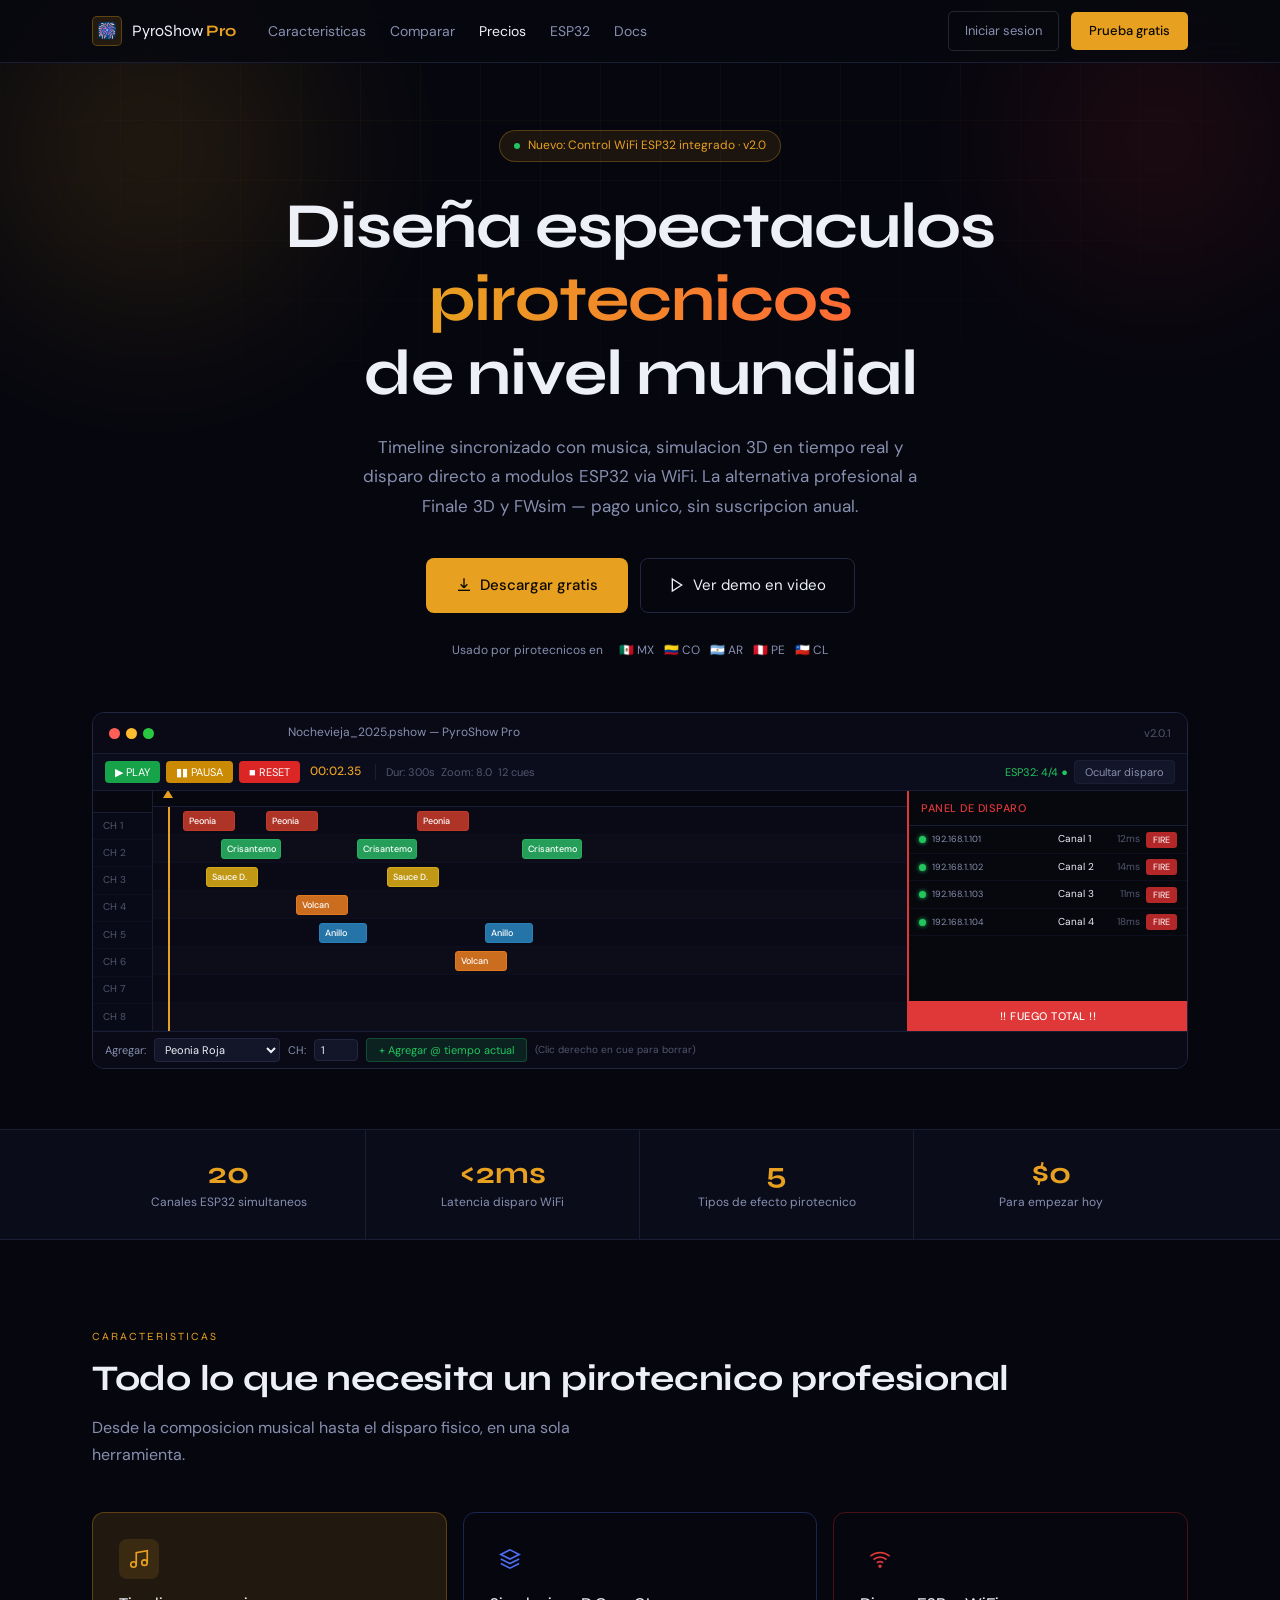
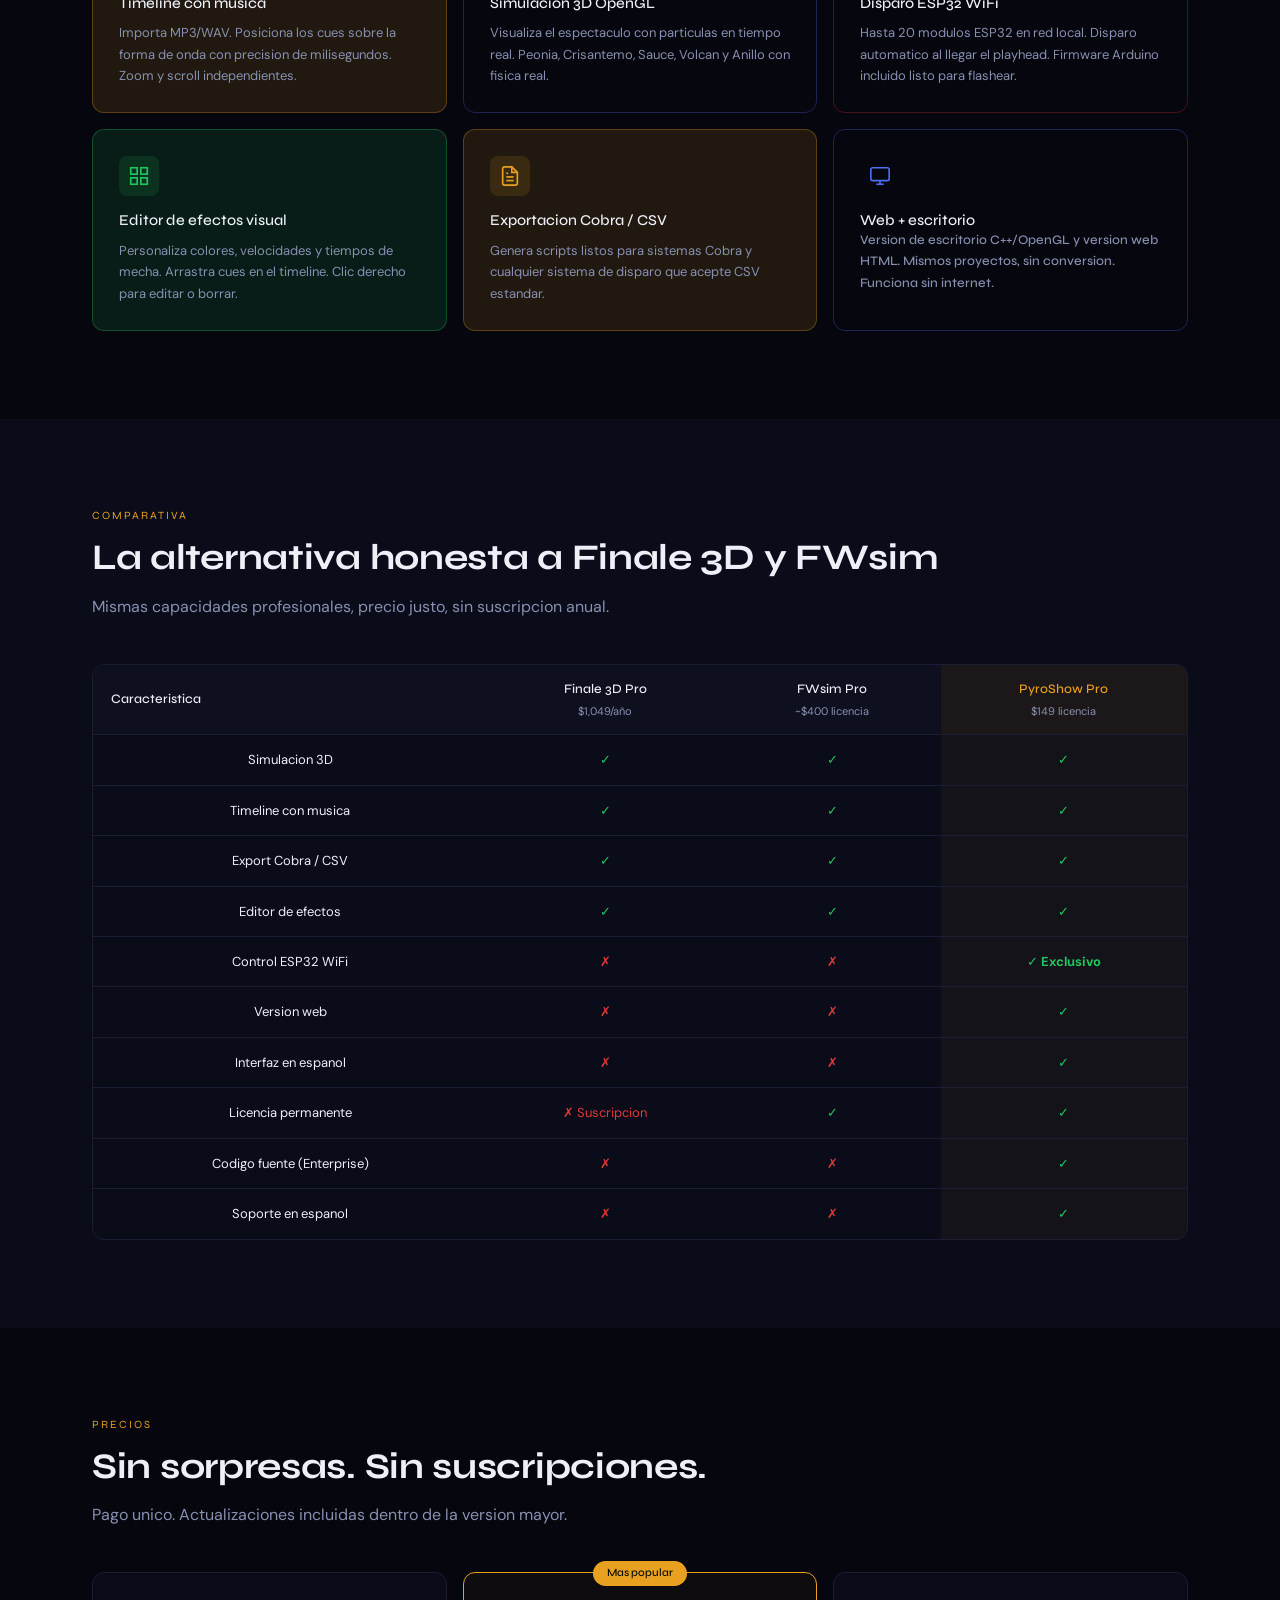
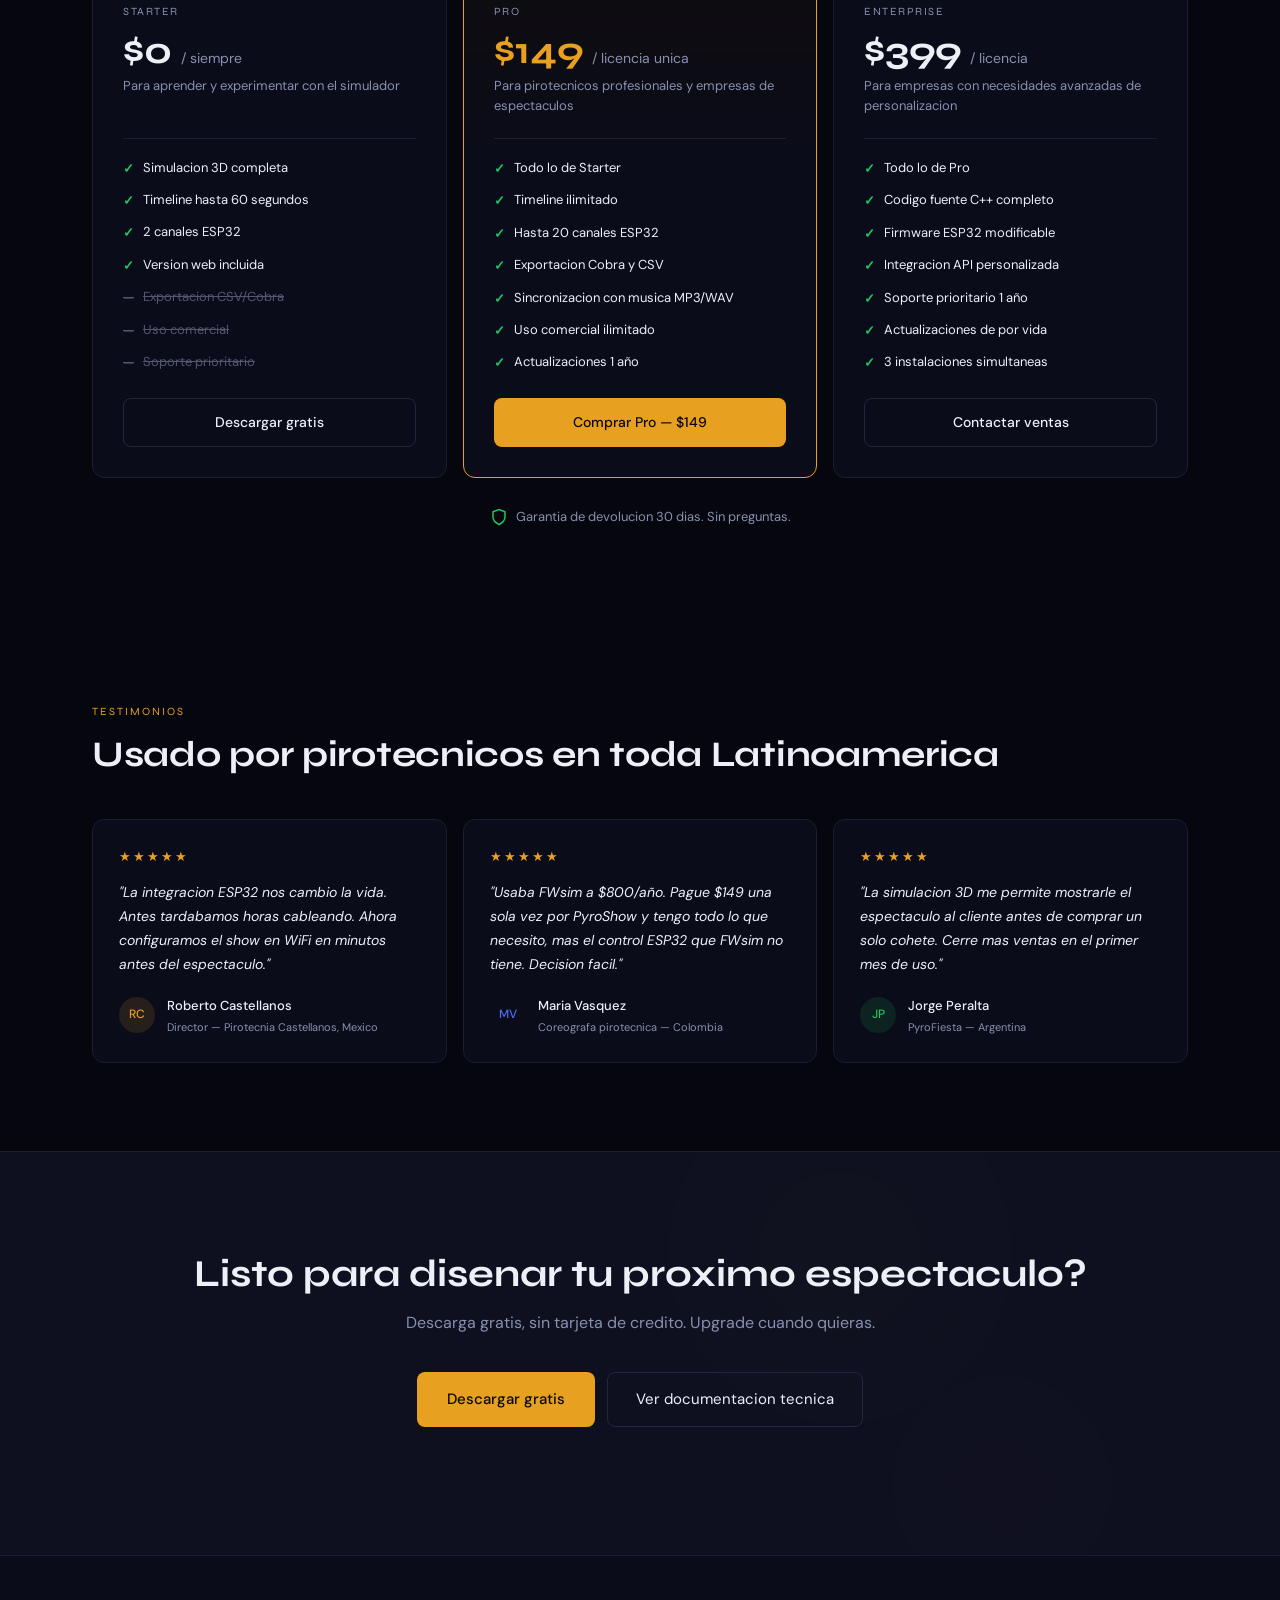
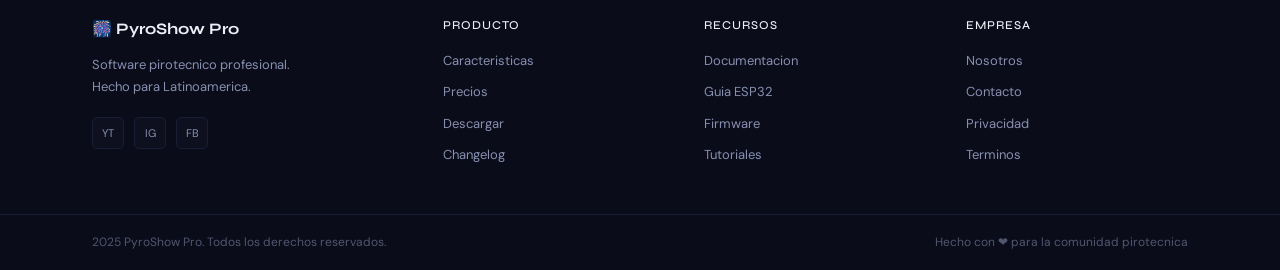
==== commit f98b5f01: "Actualizacion6" ====
--- a/index.html
+++ b/index.html
@@ -30,10 +30,10 @@
         <li><a href="#compare">Comparar</a></li>
         <li><a href="#pricing">Precios</a></li>
         <li><a href="pages/esp32.html">ESP32</a></li>
-        <li><a href="pages/docs.html">Docs</a></li>
+        <li><a href="pages/download.html">Docs</a></li>
       </ul>
       <div class="nav-actions">
-        <a href="pages/login.html" class="btn-ghost">Iniciar sesion</a>
+        <a href="pages/auth.html" class="btn-ghost">Iniciar sesion</a>
         <a href="#pricing" class="btn-cta">Prueba gratis</a>
       </div>
       <button class="nav-hamburger" id="hamburger" aria-label="Menu">
@@ -69,7 +69,7 @@
           <svg width="16" height="16" viewBox="0 0 24 24" fill="none" stroke="currentColor" stroke-width="2"><path d="M12 2L12 16M12 16L7 11M12 16L17 11"/><path d="M3 20h18"/></svg>
           Descargar gratis
         </a>
-        <a href="pages/demo.html" class="btn-outline btn-large">
+        <a href="pages/app.html" class="btn-outline btn-large">
           <svg width="16" height="16" viewBox="0 0 24 24" fill="none" stroke="currentColor" stroke-width="2"><polygon points="5,3 19,12 5,21"/></svg>
           Ver demo en video
         </a>
@@ -419,7 +419,7 @@
       <p>Descarga gratis, sin tarjeta de credito. Upgrade cuando quieras.</p>
       <div class="hero-actions">
         <a href="pages/download.html" class="btn-primary btn-large">Descargar gratis</a>
-        <a href="pages/docs.html" class="btn-outline btn-large">Ver documentacion tecnica</a>
+        <a href="pages/download.html" class="btn-outline btn-large">Ver documentacion tecnica</a>
       </div>
     </div>
   </section>
@@ -445,7 +445,7 @@
       </div>
       <div class="footer-col">
         <div class="footer-col-title">Recursos</div>
-        <a href="pages/docs.html">Documentacion</a>
+        <a href="pages/download.html">Documentacion</a>
         <a href="pages/esp32.html">Guia ESP32</a>
         <a href="pages/firmware.html">Firmware</a>
         <a href="pages/tutorials.html">Tutoriales</a>
--- a/css/variables.css
+++ b/css/variables.css
@@ -1,42 +1,42 @@
-/* variables.css — Tokens de diseño globales */
 :root {
-  --bg:        #07080f;
-  --surface:   #0d0f1a;
-  --surface2:  #111326;
-  --surface3:  #161830;
-  --border:    #1c1f35;
-  --border2:   #252845;
-
-  --gold:      #e8a020;
-  --gold2:     #f5c842;
-  --gold-dim:  rgba(232,160,32,0.12);
-
-  --red:       #e03030;
-  --red-dim:   rgba(224,48,48,0.12);
-
-  --blue:      #4d6ef5;
-  --blue-dim:  rgba(77,110,245,0.12);
-
-  --green:     #22c55e;
-  --green-dim: rgba(34,197,94,0.12);
-
-  --orange:    #e07820;
-
-  --text:      #eef0f8;
-  --muted:     #7880a0;
-  --muted2:    #505570;
-
+  /* ── Paleta principal */
+  --bg:       #05060e;
+  --bg2:      #080916;
+  --s1:       #0a0c1a;
+  --s2:       #0e1020;
+  --s3:       #131628;
+  --b1:       #1a1e35;
+  --b2:       #222640;
+  --b3:       #2e3358;
+  --gold:     #e8a020;
+  --gold2:    #f5c842;
+  --golddim:  rgba(232,160,32,.12);
+  --red:      #e03838;
+  --reddim:   rgba(224,56,56,.12);
+  --blue:     #4d6ef5;
+  --bluedim:  rgba(77,110,245,.12);
+  --green:    #22c55e;
+  --greendim: rgba(34,197,94,.12);
+  --purple:   #8b5cf6;
+  --text:     #eef0f8;
+  --m1:       #8890b0;
+  --m2:       #52566e;
+  --surface:  var(--s1);
+  --surface2: var(--s2);
+  --surface3: var(--s3);
+  --border:   var(--b1);
+  --border2:  var(--b2);
+  --muted:    var(--m1);
+  --muted2:   var(--m2);
+  --gold-dim: var(--golddim);
+  --green-dim:var(--greendim);
+  /* ── Tipografía */
   --font-display: 'Syne', sans-serif;
   --font-body:    'DM Sans', sans-serif;
-
-  --radius-sm:  6px;
-  --radius-md:  10px;
-  --radius-lg:  14px;
-  --radius-xl:  20px;
-
-  --shadow-sm: 0 2px 8px rgba(0,0,0,0.4);
-  --shadow-md: 0 4px 20px rgba(0,0,0,0.5);
-  --shadow-lg: 0 8px 40px rgba(0,0,0,0.6);
-
-  --transition: 0.18s ease;
+  --font-mono:    'JetBrains Mono', monospace;
+  /* ── Espaciado */
+  --radius-sm: 5px;
+  --radius-md: 8px;
+  --radius-lg: 12px;
+  --radius-xl: 18px;
 }
--- a/css/nav.css
+++ b/css/nav.css
@@ -76,6 +76,22 @@
 }
 .btn-cta:hover { background: var(--gold2); }
 
+.btn-ghost {
+  font-size: 13px;
+  font-weight: 400;
+  color: var(--text-muted, #8890b0);
+  padding: 8px 16px;
+  border-radius: var(--radius-sm);
+  border: 1px solid rgba(255,255,255,.12);
+  transition: all .15s;
+  white-space: nowrap;
+}
+.btn-ghost:hover {
+  color: #eef0f8;
+  border-color: rgba(255,255,255,.25);
+  background: rgba(255,255,255,.06);
+}
+
 .nav-hamburger {
   display: none;
   flex-direction: column;
